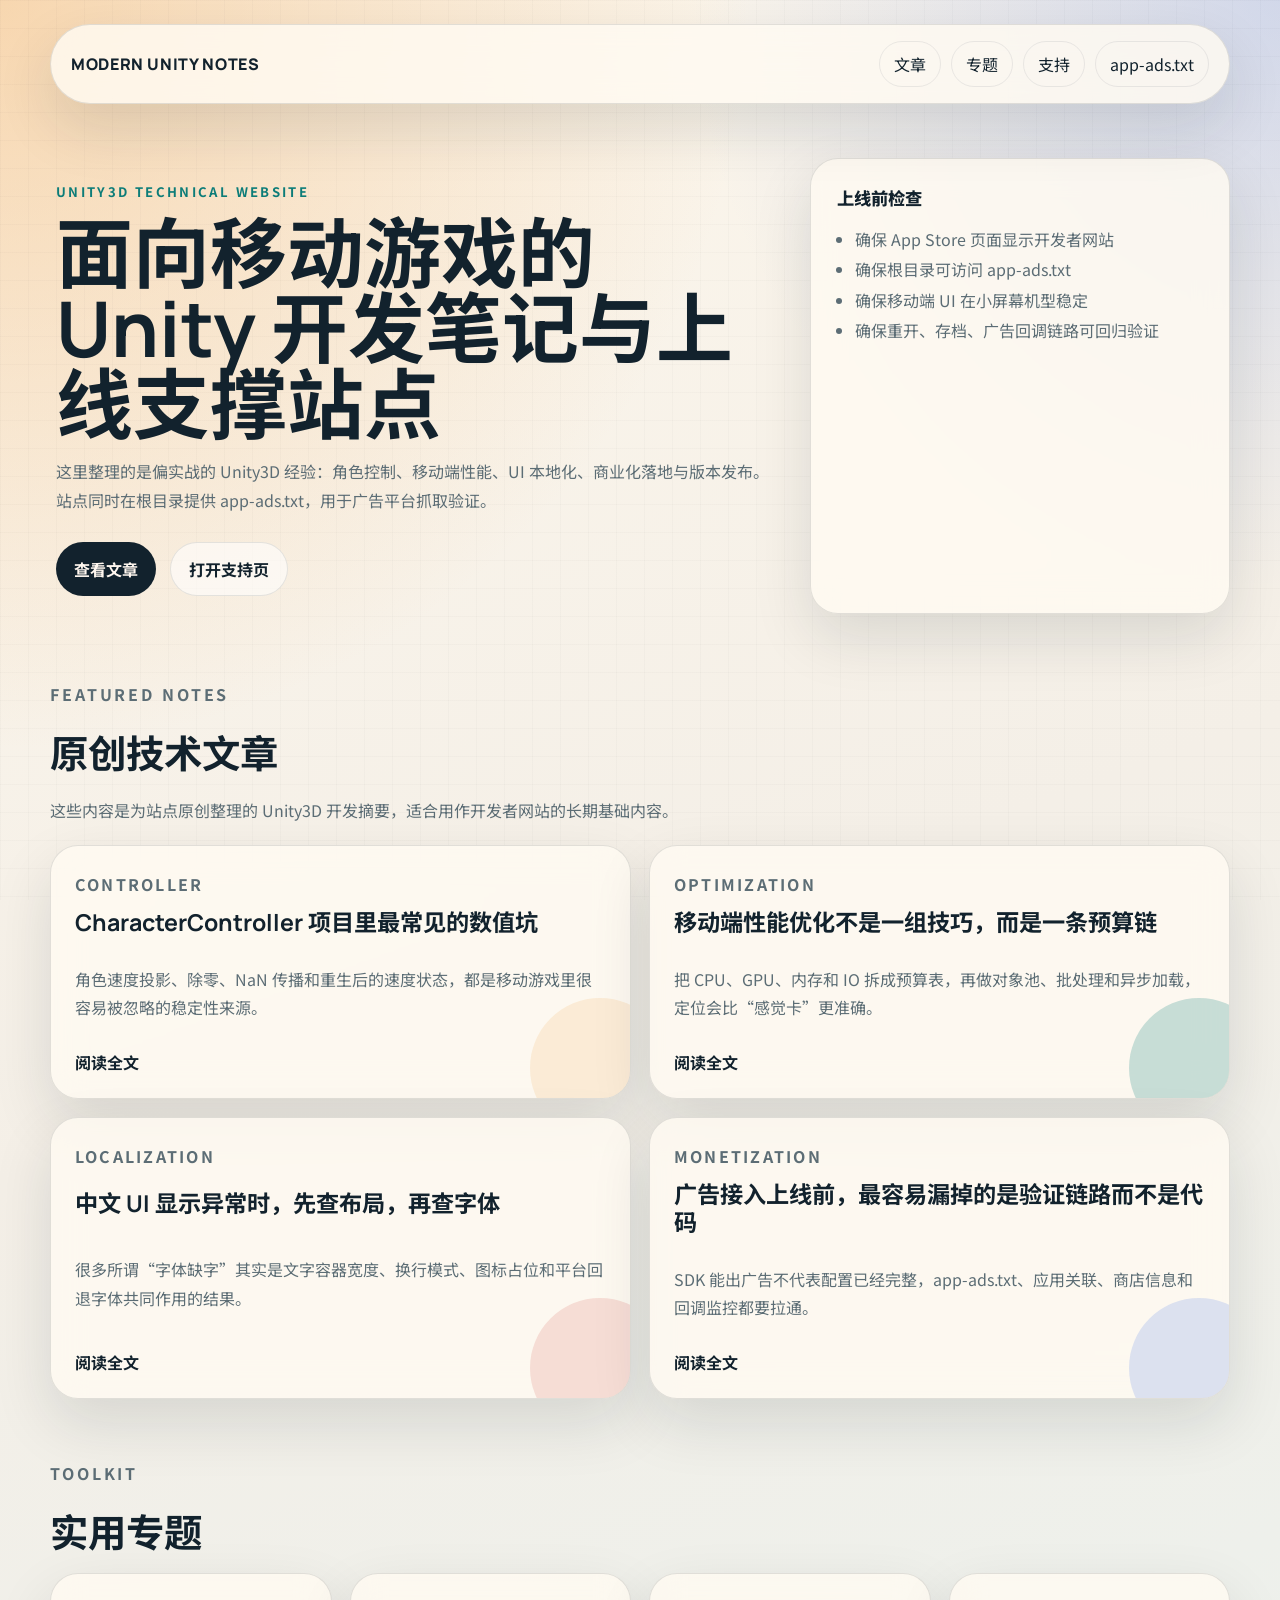
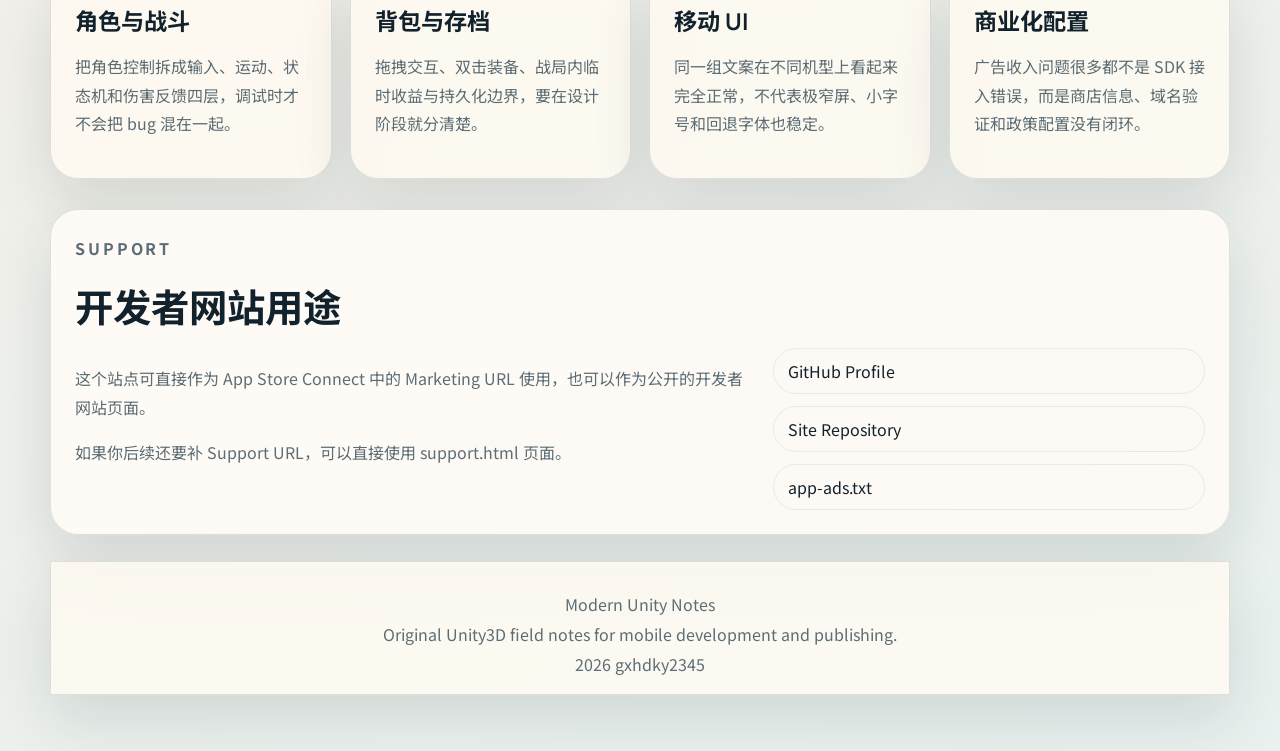
==== index.html @ 57cd04fa "feat: publish Unity developer website" ====
<!DOCTYPE html>
<html lang="zh-CN">
<head>
    <meta charset="utf-8">
    <meta name="viewport" content="width=device-width, initial-scale=1">
    <title>Modern Unity Notes</title>
    <meta name="description" content="Unity3D mobile development notes, production checklists, and support resources.">
    <link rel="preconnect" href="https://fonts.googleapis.com">
    <link rel="preconnect" href="https://fonts.gstatic.com" crossorigin>
    <link href="https://fonts.googleapis.com/css2?family=Manrope:wght@400;500;700;800&family=Noto+Sans+SC:wght@400;500;700;900&display=swap" rel="stylesheet">
    <link rel="stylesheet" href="styles.css">
</head>
<body>
    <div class="page-shell">
        <header class="site-header">
            <a class="brand" href="index.html">Modern Unity Notes</a>
            <nav class="site-nav" aria-label="Primary">
                <a href="#articles">文章</a>
                <a href="#toolkits">专题</a>
                <a href="support.html">支持</a>
                <a href="app-ads.txt">app-ads.txt</a>
            </nav>
        </header>

        <main>
            <section class="hero-grid">
                <div class="hero-copy">
                    <p class="eyebrow">Unity3D Technical Website</p>
                    <h1>面向移动游戏的 Unity 开发笔记与上线支撑站点</h1>
                    <p class="hero-text">
                        这里整理的是偏实战的 Unity3D 经验：角色控制、移动端性能、UI 本地化、商业化落地与版本发布。
                        站点同时在根目录提供 <a href="app-ads.txt">app-ads.txt</a>，用于广告平台抓取验证。
                    </p>
                    <div class="hero-actions">
                        <a class="button button-primary" href="#articles">查看文章</a>
                        <a class="button button-secondary" href="support.html">打开支持页</a>
                    </div>
                </div>
                <aside class="hero-panel">
                    <p class="panel-title">上线前检查</p>
                    <ul class="check-list">
                        <li>确保 App Store 页面显示开发者网站</li>
                        <li>确保根目录可访问 app-ads.txt</li>
                        <li>确保移动端 UI 在小屏幕机型稳定</li>
                        <li>确保重开、存档、广告回调链路可回归验证</li>
                    </ul>
                </aside>
            </section>

            <section class="section-block" id="articles">
                <div class="section-heading">
                    <p class="eyebrow">Featured Notes</p>
                    <h2>原创技术文章</h2>
                    <p>这些内容是为站点原创整理的 Unity3D 开发摘要，适合用作开发者网站的长期基础内容。</p>
                </div>
                <div class="article-grid">
                    <article class="article-card accent-sand">
                        <p class="article-tag">Controller</p>
                        <h3>CharacterController 项目里最常见的数值坑</h3>
                        <p>角色速度投影、除零、NaN 传播和重生后的速度状态，都是移动游戏里很容易被忽略的稳定性来源。</p>
                        <a href="articles/character-controller.html">阅读全文</a>
                    </article>
                    <article class="article-card accent-teal">
                        <p class="article-tag">Optimization</p>
                        <h3>移动端性能优化不是一组技巧，而是一条预算链</h3>
                        <p>把 CPU、GPU、内存和 IO 拆成预算表，再做对象池、批处理和异步加载，定位会比“感觉卡”更准确。</p>
                        <a href="articles/mobile-optimization.html">阅读全文</a>
                    </article>
                    <article class="article-card accent-rose">
                        <p class="article-tag">Localization</p>
                        <h3>中文 UI 显示异常时，先查布局，再查字体</h3>
                        <p>很多所谓“字体缺字”其实是文字容器宽度、换行模式、图标占位和平台回退字体共同作用的结果。</p>
                        <a href="articles/localization-layout.html">阅读全文</a>
                    </article>
                    <article class="article-card accent-blue">
                        <p class="article-tag">Monetization</p>
                        <h3>广告接入上线前，最容易漏掉的是验证链路而不是代码</h3>
                        <p>SDK 能出广告不代表配置已经完整，app-ads.txt、应用关联、商店信息和回调监控都要拉通。</p>
                        <a href="articles/monetization-checklist.html">阅读全文</a>
                    </article>
                </div>
            </section>

            <section class="section-block" id="toolkits">
                <div class="section-heading compact">
                    <p class="eyebrow">Toolkit</p>
                    <h2>实用专题</h2>
                </div>
                <div class="toolkit-grid">
                    <article class="toolkit-card">
                        <h3>角色与战斗</h3>
                        <p>把角色控制拆成输入、运动、状态机和伤害反馈四层，调试时才不会把 bug 混在一起。</p>
                    </article>
                    <article class="toolkit-card">
                        <h3>背包与存档</h3>
                        <p>拖拽交互、双击装备、战局内临时收益与持久化边界，要在设计阶段就分清楚。</p>
                    </article>
                    <article class="toolkit-card">
                        <h3>移动 UI</h3>
                        <p>同一组文案在不同机型上看起来完全正常，不代表极窄屏、小字号和回退字体也稳定。</p>
                    </article>
                    <article class="toolkit-card">
                        <h3>商业化配置</h3>
                        <p>广告收入问题很多都不是 SDK 接入错误，而是商店信息、域名验证和政策配置没有闭环。</p>
                    </article>
                </div>
            </section>

            <section class="section-block section-surface">
                <div class="section-heading compact">
                    <p class="eyebrow">Support</p>
                    <h2>开发者网站用途</h2>
                </div>
                <div class="support-grid">
                    <div>
                        <p>这个站点可直接作为 App Store Connect 中的 Marketing URL 使用，也可以作为公开的开发者网站页面。</p>
                        <p>如果你后续还要补 Support URL，可以直接使用 <a href="support.html">support.html</a> 页面。</p>
                    </div>
                    <div class="support-links">
                        <a class="inline-link" href="https://github.com/gxhdky2345">GitHub Profile</a>
                        <a class="inline-link" href="https://github.com/gxhdky2345/gxhdky2345.github.io">Site Repository</a>
                        <a class="inline-link" href="app-ads.txt">app-ads.txt</a>
                    </div>
                </div>
            </section>
        </main>

        <footer class="site-footer">
            <p>Modern Unity Notes</p>
            <p>Original Unity3D field notes for mobile development and publishing.</p>
            <p><span id="year"></span> gxhdky2345</p>
        </footer>
    </div>

    <script src="script.js"></script>
</body>
</html>
---- styles.css ----
:root {
    --bg: #f5efe4;
    --paper: rgba(255, 250, 242, 0.82);
    --ink: #12222d;
    --muted: #5c6d75;
    --line: rgba(18, 34, 45, 0.12);
    --teal: #0c7c78;
    --sand: #f2b978;
    --rose: #df7b71;
    --blue: #6a8ee8;
    --shadow: 0 24px 60px rgba(18, 34, 45, 0.12);
    --radius-xl: 28px;
    --radius-lg: 22px;
    --radius-md: 16px;
    --max-width: 1180px;
}

* {
    box-sizing: border-box;
}

html {
    scroll-behavior: smooth;
}

body {
    margin: 0;
    font-family: "Noto Sans SC", "Microsoft YaHei", sans-serif;
    color: var(--ink);
    background:
        radial-gradient(circle at top left, rgba(242, 185, 120, 0.52), transparent 28%),
        radial-gradient(circle at top right, rgba(106, 142, 232, 0.28), transparent 22%),
        linear-gradient(160deg, #fdf7ec 0%, #f4efe7 42%, #e8f1ef 100%);
    min-height: 100vh;
}

body::before {
    content: "";
    position: fixed;
    inset: 0;
    background-image:
        linear-gradient(rgba(18, 34, 45, 0.02) 1px, transparent 1px),
        linear-gradient(90deg, rgba(18, 34, 45, 0.02) 1px, transparent 1px);
    background-size: 28px 28px;
    pointer-events: none;
    z-index: -1;
}

a {
    color: inherit;
    text-decoration: none;
}

.page-shell {
    width: min(calc(100% - 32px), var(--max-width));
    margin: 0 auto;
    padding: 24px 0 56px;
}

.site-header,
.site-footer,
.hero-panel,
.article-card,
.toolkit-card,
.section-surface,
.article-layout,
.support-panel {
    backdrop-filter: blur(16px);
    background: var(--paper);
    border: 1px solid var(--line);
    box-shadow: var(--shadow);
}

.site-header {
    display: flex;
    align-items: center;
    justify-content: space-between;
    gap: 16px;
    padding: 16px 20px;
    border-radius: 999px;
    position: sticky;
    top: 12px;
    z-index: 10;
}

.brand,
.section-heading h2,
.hero-copy h1,
.article-layout h1,
.support-panel h1,
.article-card h3,
.toolkit-card h3 {
    font-family: "Manrope", "Noto Sans SC", sans-serif;
}

.brand {
    font-size: 1rem;
    font-weight: 800;
    letter-spacing: 0.04em;
    text-transform: uppercase;
}

.site-nav {
    display: flex;
    flex-wrap: wrap;
    gap: 10px;
}

.site-nav a,
.inline-link {
    padding: 10px 14px;
    border-radius: 999px;
    border: 1px solid rgba(18, 34, 45, 0.08);
    transition: transform 180ms ease, background-color 180ms ease;
}

.site-nav a:hover,
.button:hover,
.inline-link:hover,
.article-card a:hover {
    transform: translateY(-1px);
}

.hero-grid {
    display: grid;
    grid-template-columns: minmax(0, 1.4fr) minmax(290px, 0.8fr);
    gap: 24px;
    align-items: stretch;
    padding: 54px 0 36px;
}

.hero-copy {
    padding: 24px 6px 18px;
}

.eyebrow {
    margin: 0 0 14px;
    font-size: 0.82rem;
    text-transform: uppercase;
    letter-spacing: 0.18em;
    color: var(--teal);
    font-weight: 700;
}

.hero-copy h1,
.article-layout h1,
.support-panel h1 {
    margin: 0;
    font-size: clamp(2.5rem, 6vw, 5.2rem);
    line-height: 0.98;
}

.hero-text,
.section-heading p,
.article-card p,
.toolkit-card p,
.support-grid p,
.article-layout p,
.article-layout li,
.support-panel p,
.support-panel li {
    color: var(--muted);
    line-height: 1.8;
    font-size: 1rem;
}

.hero-actions {
    display: flex;
    flex-wrap: wrap;
    gap: 14px;
    margin-top: 28px;
}

.button {
    display: inline-flex;
    align-items: center;
    justify-content: center;
    padding: 14px 18px;
    border-radius: 999px;
    font-weight: 700;
    transition: transform 180ms ease, background-color 180ms ease;
}

.button-primary {
    background: var(--ink);
    color: #fff7ef;
}

.button-secondary {
    background: rgba(255, 255, 255, 0.58);
    border: 1px solid rgba(18, 34, 45, 0.1);
}

.hero-panel,
.support-panel {
    padding: 26px;
    border-radius: var(--radius-xl);
}

.panel-title {
    margin: 0 0 14px;
    font-weight: 800;
    font-size: 1.08rem;
}

.check-list,
.article-layout ul,
.support-panel ul {
    margin: 0;
    padding-left: 18px;
    color: var(--muted);
    line-height: 1.9;
}

.section-block {
    padding: 30px 0;
}

.section-heading {
    max-width: 740px;
    margin-bottom: 20px;
}

.section-heading h2 {
    margin: 0;
    font-size: clamp(1.8rem, 3vw, 3rem);
}

.section-heading.compact {
    margin-bottom: 14px;
}

.article-grid,
.toolkit-grid,
.support-grid {
    display: grid;
    gap: 18px;
}

.article-grid {
    grid-template-columns: repeat(2, minmax(0, 1fr));
}

.toolkit-grid {
    grid-template-columns: repeat(4, minmax(0, 1fr));
}

.support-grid {
    grid-template-columns: minmax(0, 1.1fr) minmax(240px, 0.7fr);
    align-items: start;
}

.article-card,
.toolkit-card,
.section-surface,
.article-layout {
    border-radius: var(--radius-xl);
}

.article-card,
.toolkit-card,
.section-surface {
    padding: 24px;
}

.article-card {
    min-height: 250px;
    display: flex;
    flex-direction: column;
    justify-content: space-between;
    position: relative;
    overflow: hidden;
}

.article-card::after {
    content: "";
    position: absolute;
    inset: auto -40px -40px auto;
    width: 140px;
    height: 140px;
    border-radius: 50%;
    opacity: 0.22;
}

.accent-sand::after {
    background: var(--sand);
}

.accent-teal::after {
    background: var(--teal);
}

.accent-rose::after {
    background: var(--rose);
}

.accent-blue::after {
    background: var(--blue);
}

.article-tag {
    margin: 0;
    font-size: 0.8rem;
    letter-spacing: 0.14em;
    text-transform: uppercase;
    color: var(--teal);
    font-weight: 700;
}

.article-card h3,
.toolkit-card h3 {
    margin: 10px 0 12px;
    font-size: 1.45rem;
    line-height: 1.2;
}

.article-card a {
    margin-top: 12px;
    font-weight: 700;
}

.toolkit-card {
    min-height: 170px;
}

.section-surface {
    background: rgba(255, 251, 247, 0.9);
}

.support-links {
    display: flex;
    flex-direction: column;
    gap: 12px;
}

.site-footer {
    margin-top: 26px;
    padding: 24px 8px 12px;
    text-align: center;
    color: var(--muted);
}

.site-footer p {
    margin: 6px 0;
}

.article-layout,
.support-panel {
    max-width: 920px;
    margin: 42px auto 0;
    padding: 34px;
}

.article-layout .lead,
.support-panel .lead {
    font-size: 1.08rem;
    color: var(--ink);
}

.article-layout h2,
.support-panel h2 {
    margin-top: 28px;
    font-size: 1.5rem;
}

.article-layout pre {
    margin: 18px 0;
    padding: 18px;
    overflow-x: auto;
    border-radius: var(--radius-md);
    background: #10212e;
    color: #edf5ff;
    font-size: 0.92rem;
    line-height: 1.6;
}

.back-link {
    display: inline-flex;
    margin-bottom: 18px;
    padding: 10px 14px;
    border-radius: 999px;
    background: rgba(255, 255, 255, 0.65);
    border: 1px solid rgba(18, 34, 45, 0.08);
}

@media (max-width: 980px) {
    .hero-grid,
    .support-grid,
    .article-grid,
    .toolkit-grid {
        grid-template-columns: 1fr;
    }

    .site-header {
        border-radius: 28px;
        padding: 16px;
    }
}

@media (max-width: 720px) {
    .page-shell {
        width: min(calc(100% - 18px), var(--max-width));
        padding-top: 12px;
    }

    .site-header {
        position: static;
        align-items: flex-start;
        flex-direction: column;
    }

    .site-nav {
        width: 100%;
    }

    .site-nav a,
    .inline-link {
        width: 100%;
        text-align: center;
    }

    .hero-copy h1,
    .article-layout h1,
    .support-panel h1 {
        font-size: clamp(2.1rem, 10vw, 3.4rem);
    }

    .hero-panel,
    .article-card,
    .toolkit-card,
    .section-surface,
    .article-layout,
    .support-panel {
        border-radius: 20px;
    }

    .article-layout,
    .support-panel {
        padding: 24px 18px;
    }
}
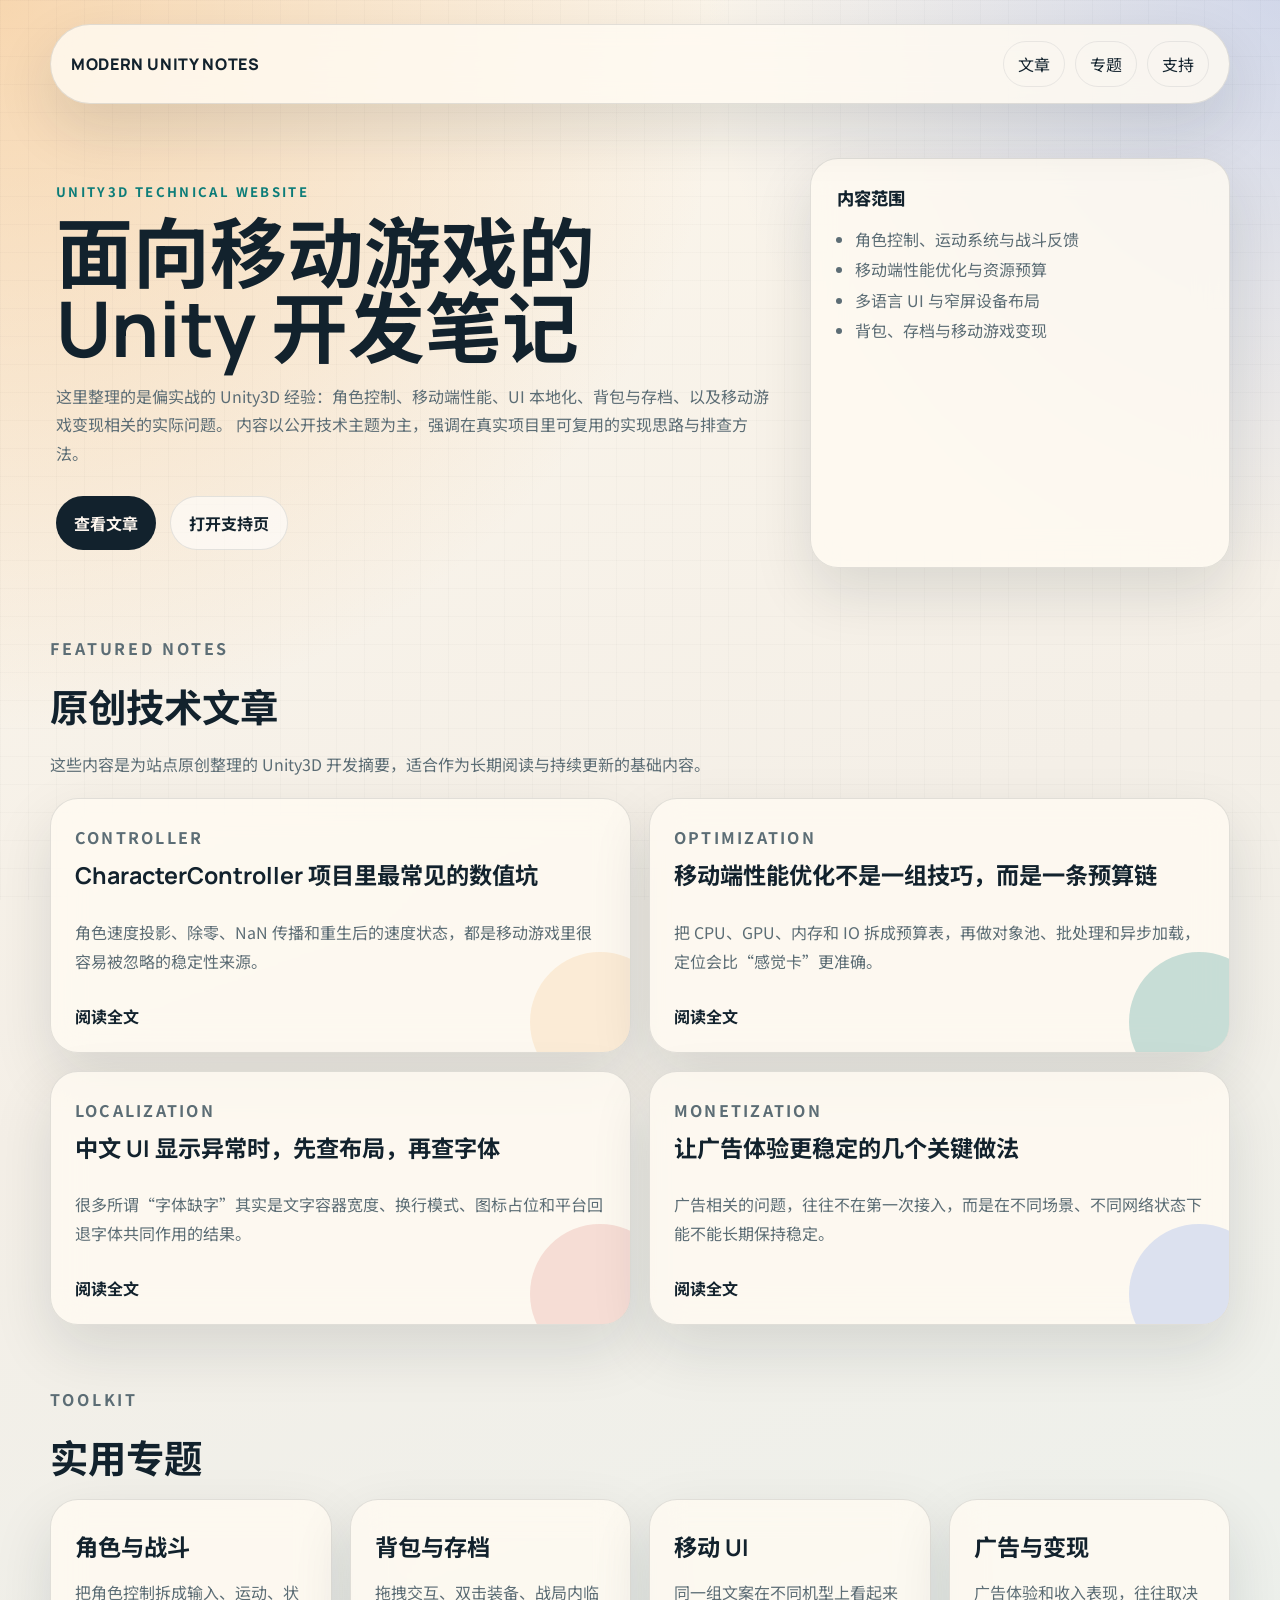
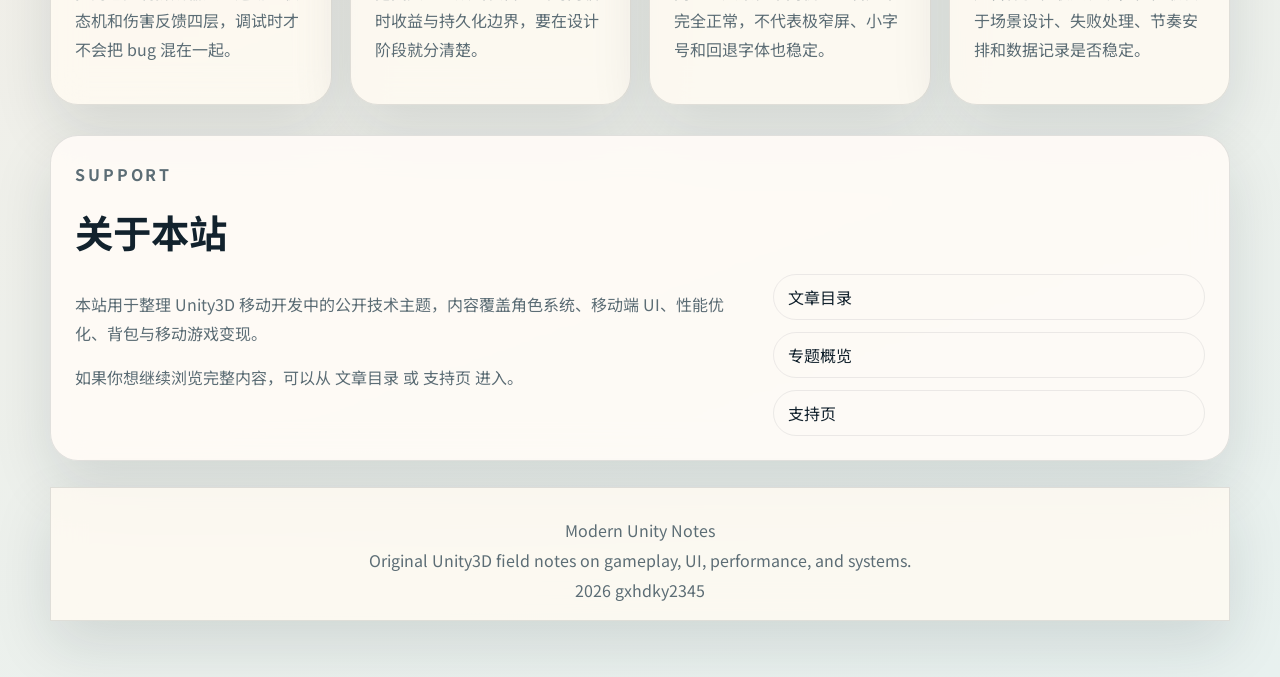
==== commit 31cc1ce5: "refactor: soften public site copy" ====
--- a/index.html
+++ b/index.html
@@ -4,7 +4,7 @@
     <meta charset="utf-8">
     <meta name="viewport" content="width=device-width, initial-scale=1">
     <title>Modern Unity Notes</title>
-    <meta name="description" content="Unity3D mobile development notes, production checklists, and support resources.">
+    <meta name="description" content="Unity3D mobile development notes covering gameplay systems, UI, performance, and commercial engineering.">
     <link rel="preconnect" href="https://fonts.googleapis.com">
     <link rel="preconnect" href="https://fonts.gstatic.com" crossorigin>
     <link href="https://fonts.googleapis.com/css2?family=Manrope:wght@400;500;700;800&family=Noto+Sans+SC:wght@400;500;700;900&display=swap" rel="stylesheet">
@@ -18,7 +18,6 @@
                 <a href="#articles">文章</a>
                 <a href="#toolkits">专题</a>
                 <a href="support.html">支持</a>
-                <a href="app-ads.txt">app-ads.txt</a>
             </nav>
         </header>
 
@@ -26,10 +25,10 @@
             <section class="hero-grid">
                 <div class="hero-copy">
                     <p class="eyebrow">Unity3D Technical Website</p>
-                    <h1>面向移动游戏的 Unity 开发笔记与上线支撑站点</h1>
+                    <h1>面向移动游戏的 Unity 开发笔记</h1>
                     <p class="hero-text">
-                        这里整理的是偏实战的 Unity3D 经验：角色控制、移动端性能、UI 本地化、商业化落地与版本发布。
-                        站点同时在根目录提供 <a href="app-ads.txt">app-ads.txt</a>，用于广告平台抓取验证。
+                        这里整理的是偏实战的 Unity3D 经验：角色控制、移动端性能、UI 本地化、背包与存档、以及移动游戏变现相关的实际问题。
+                        内容以公开技术主题为主，强调在真实项目里可复用的实现思路与排查方法。
                     </p>
                     <div class="hero-actions">
                         <a class="button button-primary" href="#articles">查看文章</a>
@@ -37,12 +36,12 @@
                     </div>
                 </div>
                 <aside class="hero-panel">
-                    <p class="panel-title">上线前检查</p>
+                    <p class="panel-title">内容范围</p>
                     <ul class="check-list">
-                        <li>确保 App Store 页面显示开发者网站</li>
-                        <li>确保根目录可访问 app-ads.txt</li>
-                        <li>确保移动端 UI 在小屏幕机型稳定</li>
-                        <li>确保重开、存档、广告回调链路可回归验证</li>
+                        <li>角色控制、运动系统与战斗反馈</li>
+                        <li>移动端性能优化与资源预算</li>
+                        <li>多语言 UI 与窄屏设备布局</li>
+                        <li>背包、存档与移动游戏变现</li>
                     </ul>
                 </aside>
             </section>
@@ -51,7 +50,7 @@
                 <div class="section-heading">
                     <p class="eyebrow">Featured Notes</p>
                     <h2>原创技术文章</h2>
-                    <p>这些内容是为站点原创整理的 Unity3D 开发摘要，适合用作开发者网站的长期基础内容。</p>
+                    <p>这些内容是为站点原创整理的 Unity3D 开发摘要，适合作为长期阅读与持续更新的基础内容。</p>
                 </div>
                 <div class="article-grid">
                     <article class="article-card accent-sand">
@@ -74,8 +73,8 @@
                     </article>
                     <article class="article-card accent-blue">
                         <p class="article-tag">Monetization</p>
-                        <h3>广告接入上线前，最容易漏掉的是验证链路而不是代码</h3>
-                        <p>SDK 能出广告不代表配置已经完整，app-ads.txt、应用关联、商店信息和回调监控都要拉通。</p>
+                        <h3>让广告体验更稳定的几个关键做法</h3>
+                        <p>广告相关的问题，往往不在第一次接入，而是在不同场景、不同网络状态下能不能长期保持稳定。</p>
                         <a href="articles/monetization-checklist.html">阅读全文</a>
                     </article>
                 </div>
@@ -100,8 +99,8 @@
                         <p>同一组文案在不同机型上看起来完全正常，不代表极窄屏、小字号和回退字体也稳定。</p>
                     </article>
                     <article class="toolkit-card">
-                        <h3>商业化配置</h3>
-                        <p>广告收入问题很多都不是 SDK 接入错误，而是商店信息、域名验证和政策配置没有闭环。</p>
+                        <h3>广告与变现</h3>
+                        <p>广告体验和收入表现，往往取决于场景设计、失败处理、节奏安排和数据记录是否稳定。</p>
                     </article>
                 </div>
             </section>
@@ -109,17 +108,17 @@
             <section class="section-block section-surface">
                 <div class="section-heading compact">
                     <p class="eyebrow">Support</p>
-                    <h2>开发者网站用途</h2>
+                    <h2>关于本站</h2>
                 </div>
                 <div class="support-grid">
                     <div>
-                        <p>这个站点可直接作为 App Store Connect 中的 Marketing URL 使用，也可以作为公开的开发者网站页面。</p>
-                        <p>如果你后续还要补 Support URL，可以直接使用 <a href="support.html">support.html</a> 页面。</p>
+                        <p>本站用于整理 Unity3D 移动开发中的公开技术主题，内容覆盖角色系统、移动端 UI、性能优化、背包与移动游戏变现。</p>
+                        <p>如果你想继续浏览完整内容，可以从 <a href="#articles">文章目录</a> 或 <a href="support.html">支持页</a> 进入。</p>
                     </div>
                     <div class="support-links">
-                        <a class="inline-link" href="https://github.com/gxhdky2345">GitHub Profile</a>
-                        <a class="inline-link" href="https://github.com/gxhdky2345/gxhdky2345.github.io">Site Repository</a>
-                        <a class="inline-link" href="app-ads.txt">app-ads.txt</a>
+                        <a class="inline-link" href="#articles">文章目录</a>
+                        <a class="inline-link" href="#toolkits">专题概览</a>
+                        <a class="inline-link" href="support.html">支持页</a>
                     </div>
                 </div>
             </section>
@@ -127,7 +126,7 @@
 
         <footer class="site-footer">
             <p>Modern Unity Notes</p>
-            <p>Original Unity3D field notes for mobile development and publishing.</p>
+            <p>Original Unity3D field notes on gameplay, UI, performance, and systems.</p>
             <p><span id="year"></span> gxhdky2345</p>
         </footer>
     </div>
